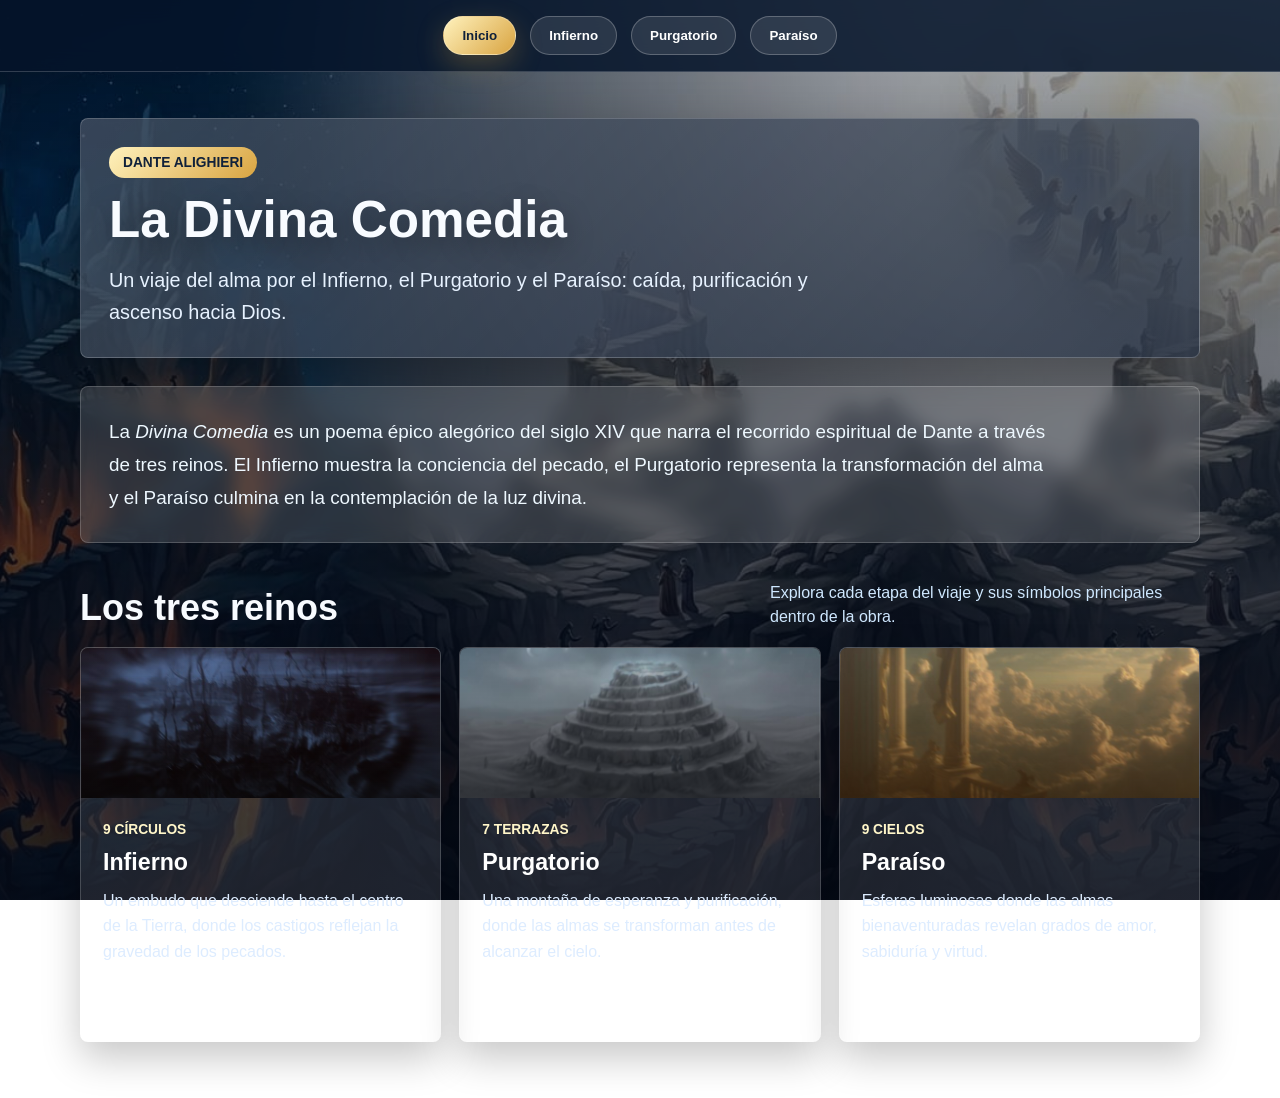
==== index.html @ 7ec5584b "Add files via upload" ====
<!DOCTYPE html>
<html lang="es">

<head>
    <meta charset="UTF-8">
    <meta name="viewport" content="width=device-width, initial-scale=1.0">
    <title>La Divina Comedia</title>
    <link rel="stylesheet" href="archivos/styles_index.css">
</head>

<body>
    <nav class="menu" aria-label="Navegación principal">
        <button class="activo" onclick="location.href='index.html'">Inicio</button>
        <button class="btn-infierno" onclick="location.href='paginas/infierno.html'">Infierno</button>
        <button class="btn-purgatorio" onclick="location.href='paginas/purgatorio.html'">Purgatorio</button>
        <button class="btn-paraiso" onclick="location.href='paginas/paraiso.html'">Paraíso</button>
    </nav>

    <main>
        <section class="hero">
            <span class="etiqueta">Dante Alighieri</span>
            <h1>La Divina Comedia</h1>
            <p class="subtitulo">
                Un viaje del alma por el Infierno, el Purgatorio y el Paraíso: caída, purificación y ascenso hacia Dios.
            </p>
        </section>

        <section class="contenido">
            <p>
                La <em>Divina Comedia</em> es un poema épico alegórico del siglo XIV que narra el recorrido espiritual
                de Dante a través de tres reinos. El Infierno muestra la conciencia del pecado, el Purgatorio representa
                la transformación del alma y el Paraíso culmina en la contemplación de la luz divina.
            </p>
        </section>

        <section>
            <div class="seccion-titulo">
                <h2>Los tres reinos</h2>
                <p>Explora cada etapa del viaje y sus símbolos principales dentro de la obra.</p>
            </div>

            <div class="bloques">
                <article class="bloque infierno">
                    <div class="imagen" aria-hidden="true"></div>
                    <div class="texto">
                        <span>9 círculos</span>
                        <h3>Infierno</h3>
                        <p>
                            Un embudo que desciende hasta el centro de la Tierra, donde los castigos reflejan la gravedad
                            de los pecados.
                        </p>
                        <button onclick="location.href='paginas/infierno.html'">Ver Infierno</button>
                    </div>
                </article>

                <article class="bloque purgatorio">
                    <div class="imagen" aria-hidden="true"></div>
                    <div class="texto">
                        <span>7 terrazas</span>
                        <h3>Purgatorio</h3>
                        <p>
                            Una montaña de esperanza y purificación, donde las almas se transforman antes de alcanzar el
                            cielo.
                        </p>
                        <button onclick="location.href='paginas/purgatorio.html'">Ver Purgatorio</button>
                    </div>
                </article>

                <article class="bloque paraiso">
                    <div class="imagen" aria-hidden="true"></div>
                    <div class="texto">
                        <span>9 cielos</span>
                        <h3>Paraíso</h3>
                        <p>
                            Esferas luminosas donde las almas bienaventuradas revelan grados de amor, sabiduría y virtud.
                        </p>
                        <button onclick="location.href='paginas/paraiso.html'">Ver Paraíso</button>
                    </div>
                </article>
            </div>
        </section>
    </main>
</body>

</html>
---- archivos/styles_index.css ----
* {
    margin: 0;
    padding: 0;
    box-sizing: border-box;
}

body {
    min-height: 100vh;
    font-family: "Segoe UI", Arial, sans-serif;
    color: #f8fbff;
    background:
        linear-gradient(180deg, rgba(5, 12, 24, 0.34), rgba(5, 10, 22, 0.9)),
        url("../imagenes/fn_id.jpeg");
    background-size: cover;
    background-position: center;
    background-attachment: fixed;
}

.menu {
    position: fixed;
    top: 0;
    left: 0;
    width: 100%;
    min-height: 72px;
    padding: 14px 22px;
    background: rgba(5, 20, 43, 0.86);
    backdrop-filter: blur(12px);
    border-bottom: 1px solid rgba(255, 255, 255, 0.18);
    display: flex;
    justify-content: center;
    align-items: center;
    gap: 14px;
    z-index: 10;
}

.menu button {
    padding: 11px 18px;
    border: 1px solid rgba(255, 255, 255, 0.24);
    border-radius: 999px;
    background: rgba(255, 255, 255, 0.1);
    color: white;
    cursor: pointer;
    font-weight: 700;
    letter-spacing: 0;
    transition: transform 0.25s ease, background 0.25s ease, box-shadow 0.25s ease;
}

.menu button:hover {
    transform: translateY(-2px);
    background: rgba(255, 255, 255, 0.18);
}

.menu .activo {
    color: #10213a;
    background: linear-gradient(135deg, #fff2bd, #d9a441);
    box-shadow: 0 10px 28px rgba(217, 164, 65, 0.28);
}

.btn-infierno:hover {
    box-shadow: 0 10px 28px rgba(204, 0, 0, 0.28);
    background: rgba(204, 0, 0, 0.72);
}

.btn-purgatorio:hover {
    box-shadow: 0 10px 28px rgba(190, 202, 214, 0.22);
    background: rgba(102, 102, 102, 0.74);
}

.btn-paraiso:hover {
    box-shadow: 0 10px 28px rgba(217, 164, 65, 0.28);
    background: rgba(178, 124, 39, 0.76);
}

main {
    width: min(1120px, calc(100% - 36px));
    margin: 0 auto;
    padding: 118px 0 56px;
}

.hero {
    min-height: 240px;
    padding: 28px;
    border-radius: 8px;
    display: grid;
    align-content: end;
    background:
        linear-gradient(135deg, rgba(255, 255, 255, 0.2), rgba(255, 255, 255, 0.06)),
        rgba(8, 22, 44, 0.62);
    border: 1px solid rgba(255, 255, 255, 0.2);
    box-shadow: 0 26px 70px rgba(0, 0, 0, 0.36);
}

.etiqueta {
    width: fit-content;
    margin-bottom: 16px;
    padding: 8px 14px;
    border-radius: 999px;
    color: #10213a;
    background: linear-gradient(135deg, #fff2bd, #d9a441);
    font-size: 0.86rem;
    font-weight: 800;
    text-transform: uppercase;
}

h1 {
    max-width: 850px;
    font-size: clamp(1.9rem, 4vw, 3.25rem);
    line-height: 1;
    letter-spacing: 0;
    text-shadow: 0 8px 28px rgba(0, 0, 0, 0.34);
}

.subtitulo {
    max-width: 760px;
    margin-top: 18px;
    color: #e7f2ff;
    font-size: clamp(1.05rem, 2vw, 1.24rem);
    line-height: 1.65;
}

.contenido {
    margin: 28px 0 34px;
    padding: 28px;
    border-radius: 8px;
    background: rgba(255, 255, 255, 0.14);
    border: 1px solid rgba(255, 255, 255, 0.18);
    backdrop-filter: blur(10px);
}

.contenido p {
    max-width: 940px;
    color: #eef8ff;
    font-size: clamp(1.04rem, 2vw, 1.18rem);
    line-height: 1.75;
}

.seccion-titulo {
    margin: 38px 0 18px;
    display: flex;
    justify-content: space-between;
    align-items: end;
    gap: 18px;
}

.seccion-titulo h2 {
    font-size: clamp(1.6rem, 3vw, 2.25rem);
}

.seccion-titulo p {
    max-width: 430px;
    color: #cfe8ff;
    line-height: 1.5;
}

.bloques {
    display: grid;
    grid-template-columns: repeat(3, minmax(0, 1fr));
    gap: 18px;
}

.bloque {
    min-height: 360px;
    overflow: hidden;
    border-radius: 8px;
    color: white;
    background: rgba(255, 255, 255, 0.1);
    border: 1px solid rgba(255, 255, 255, 0.18);
    box-shadow: 0 16px 38px rgba(0, 0, 0, 0.22);
    transition: transform 0.25s ease, border-color 0.25s ease;
}

.bloque:hover {
    transform: translateY(-7px);
    border-color: rgba(255, 246, 201, 0.52);
}

.imagen {
    min-height: 150px;
    background-size: cover;
    background-position: center;
}

.infierno .imagen {
    background-image: linear-gradient(rgba(70, 0, 0, 0.2), rgba(12, 6, 6, 0.68)), url("../imagenes/fonfo_inf.jpg");
}

.purgatorio .imagen {
    background-image: linear-gradient(rgba(70, 70, 84, 0.12), rgba(12, 14, 20, 0.68)), url("../imagenes/fondo_pur.jpg");
}

.paraiso .imagen {
    background-image: linear-gradient(rgba(255, 242, 189, 0.22), rgba(72, 49, 21, 0.62)), url("../imagenes/fondo_cie.jpg");
}

.texto {
    padding: 22px;
}

.texto span {
    display: inline-block;
    margin-bottom: 12px;
    color: #fff6c9;
    font-size: 0.86rem;
    font-weight: 800;
    text-transform: uppercase;
}

.texto h3 {
    margin-bottom: 12px;
    font-size: 1.45rem;
}

.texto p {
    color: #ddecff;
    line-height: 1.58;
    font-size: 1rem;
}

.texto button {
    margin-top: 18px;
    padding: 10px 15px;
    border: 1px solid rgba(255, 255, 255, 0.24);
    border-radius: 999px;
    color: white;
    background: rgba(255, 255, 255, 0.12);
    cursor: pointer;
    font-weight: 800;
    transition: transform 0.25s ease, background 0.25s ease;
}

.texto button:hover {
    transform: translateY(-2px);
    background: rgba(255, 255, 255, 0.2);
}

@media (max-width: 900px) {
    .bloques {
        grid-template-columns: 1fr;
    }

    .bloque {
        min-height: auto;
    }

    .seccion-titulo {
        display: block;
    }

    .seccion-titulo p {
        margin-top: 8px;
    }
}

@media (max-width: 620px) {
    body {
        background-attachment: scroll;
    }

    .menu {
        gap: 8px;
        padding: 10px;
    }

    .menu button {
        padding: 9px 10px;
        font-size: 0.88rem;
    }

    main {
        width: min(100% - 24px, 1120px);
        padding-top: 104px;
    }

    .hero {
        min-height: 220px;
        padding: 22px 18px;
    }

    .contenido {
        padding: 22px;
    }
}
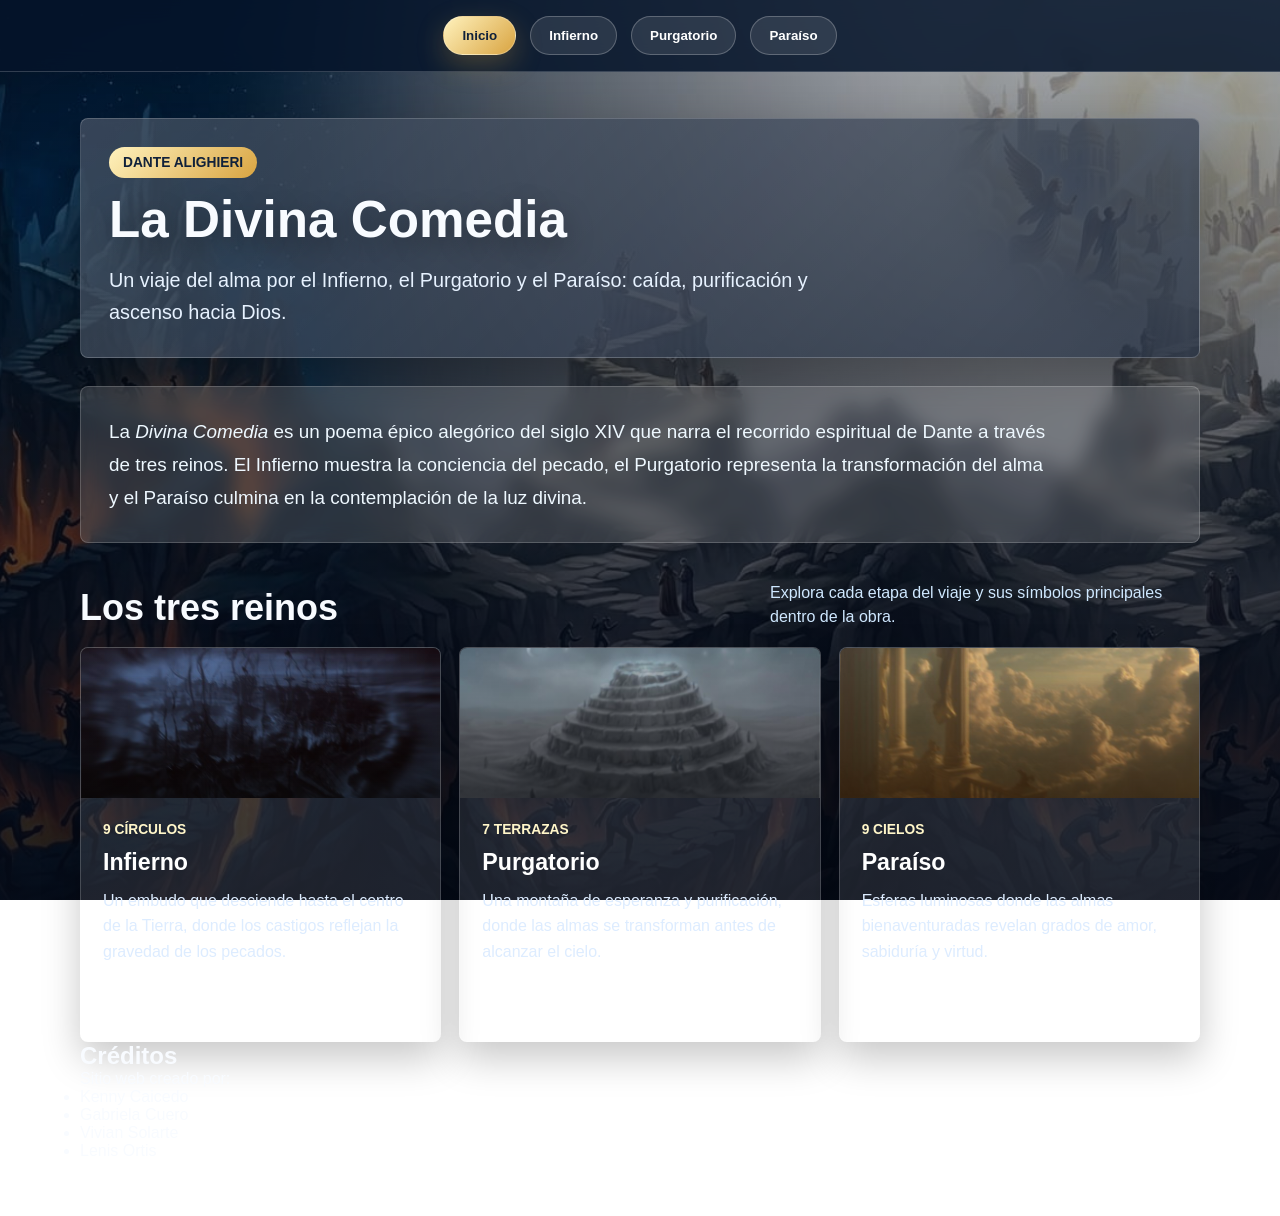
==== commit 01d8deaf: "Update index.html" ====
--- a/index.html
+++ b/index.html
@@ -1,85 +1,96 @@
-<!DOCTYPE html>
-<html lang="es">
-
-<head>
-    <meta charset="UTF-8">
-    <meta name="viewport" content="width=device-width, initial-scale=1.0">
+<!DOCTYPE html>
+<html lang="es">
+
+<head>
+    <meta charset="UTF-8">
+    <meta name="viewport" content="width=device-width, initial-scale=1.0">
     <title>La Divina Comedia</title>
-    <link rel="stylesheet" href="archivos/styles_index.css">
-</head>
-
-<body>
-    <nav class="menu" aria-label="Navegación principal">
-        <button class="activo" onclick="location.href='index.html'">Inicio</button>
-        <button class="btn-infierno" onclick="location.href='paginas/infierno.html'">Infierno</button>
-        <button class="btn-purgatorio" onclick="location.href='paginas/purgatorio.html'">Purgatorio</button>
-        <button class="btn-paraiso" onclick="location.href='paginas/paraiso.html'">Paraíso</button>
-    </nav>
-
-    <main>
-        <section class="hero">
-            <span class="etiqueta">Dante Alighieri</span>
-            <h1>La Divina Comedia</h1>
-            <p class="subtitulo">
-                Un viaje del alma por el Infierno, el Purgatorio y el Paraíso: caída, purificación y ascenso hacia Dios.
-            </p>
-        </section>
-
-        <section class="contenido">
-            <p>
-                La <em>Divina Comedia</em> es un poema épico alegórico del siglo XIV que narra el recorrido espiritual
-                de Dante a través de tres reinos. El Infierno muestra la conciencia del pecado, el Purgatorio representa
-                la transformación del alma y el Paraíso culmina en la contemplación de la luz divina.
-            </p>
-        </section>
-
-        <section>
-            <div class="seccion-titulo">
-                <h2>Los tres reinos</h2>
-                <p>Explora cada etapa del viaje y sus símbolos principales dentro de la obra.</p>
-            </div>
-
-            <div class="bloques">
-                <article class="bloque infierno">
-                    <div class="imagen" aria-hidden="true"></div>
-                    <div class="texto">
-                        <span>9 círculos</span>
-                        <h3>Infierno</h3>
-                        <p>
-                            Un embudo que desciende hasta el centro de la Tierra, donde los castigos reflejan la gravedad
-                            de los pecados.
-                        </p>
-                        <button onclick="location.href='paginas/infierno.html'">Ver Infierno</button>
-                    </div>
-                </article>
-
-                <article class="bloque purgatorio">
-                    <div class="imagen" aria-hidden="true"></div>
-                    <div class="texto">
-                        <span>7 terrazas</span>
-                        <h3>Purgatorio</h3>
-                        <p>
-                            Una montaña de esperanza y purificación, donde las almas se transforman antes de alcanzar el
-                            cielo.
-                        </p>
-                        <button onclick="location.href='paginas/purgatorio.html'">Ver Purgatorio</button>
-                    </div>
-                </article>
-
-                <article class="bloque paraiso">
-                    <div class="imagen" aria-hidden="true"></div>
-                    <div class="texto">
-                        <span>9 cielos</span>
-                        <h3>Paraíso</h3>
-                        <p>
-                            Esferas luminosas donde las almas bienaventuradas revelan grados de amor, sabiduría y virtud.
-                        </p>
-                        <button onclick="location.href='paginas/paraiso.html'">Ver Paraíso</button>
-                    </div>
-                </article>
-            </div>
-        </section>
-    </main>
-</body>
-
-</html>
+    <link rel="stylesheet" href="archivos/styles_index.css">
+</head>
+
+<body>
+    <nav class="menu" aria-label="Navegación principal">
+        <button class="activo" onclick="location.href='index.html'">Inicio</button>
+        <button class="btn-infierno" onclick="location.href='paginas/infierno.html'">Infierno</button>
+        <button class="btn-purgatorio" onclick="location.href='paginas/purgatorio.html'">Purgatorio</button>
+        <button class="btn-paraiso" onclick="location.href='paginas/paraiso.html'">Paraíso</button>
+    </nav>
+
+    <main>
+        <section class="hero">
+            <span class="etiqueta">Dante Alighieri</span>
+            <h1>La Divina Comedia</h1>
+            <p class="subtitulo">
+                Un viaje del alma por el Infierno, el Purgatorio y el Paraíso: caída, purificación y ascenso hacia Dios.
+            </p>
+        </section>
+
+        <section class="contenido">
+            <p>
+                La <em>Divina Comedia</em> es un poema épico alegórico del siglo XIV que narra el recorrido espiritual
+                de Dante a través de tres reinos. El Infierno muestra la conciencia del pecado, el Purgatorio representa
+                la transformación del alma y el Paraíso culmina en la contemplación de la luz divina.
+            </p>
+        </section>
+
+        <section>
+            <div class="seccion-titulo">
+                <h2>Los tres reinos</h2>
+                <p>Explora cada etapa del viaje y sus símbolos principales dentro de la obra.</p>
+            </div>
+
+            <div class="bloques">
+                <article class="bloque infierno">
+                    <div class="imagen" aria-hidden="true"></div>
+                    <div class="texto">
+                        <span>9 círculos</span>
+                        <h3>Infierno</h3>
+                        <p>
+                            Un embudo que desciende hasta el centro de la Tierra, donde los castigos reflejan la gravedad
+                            de los pecados.
+                        </p>
+                        <button onclick="location.href='paginas/infierno.html'">Ver Infierno</button>
+                    </div>
+                </article>
+
+                <article class="bloque purgatorio">
+                    <div class="imagen" aria-hidden="true"></div>
+                    <div class="texto">
+                        <span>7 terrazas</span>
+                        <h3>Purgatorio</h3>
+                        <p>
+                            Una montaña de esperanza y purificación, donde las almas se transforman antes de alcanzar el
+                            cielo.
+                        </p>
+                        <button onclick="location.href='paginas/purgatorio.html'">Ver Purgatorio</button>
+                    </div>
+                </article>
+
+                <article class="bloque paraiso">
+                    <div class="imagen" aria-hidden="true"></div>
+                    <div class="texto">
+                        <span>9 cielos</span>
+                        <h3>Paraíso</h3>
+                        <p>
+                            Esferas luminosas donde las almas bienaventuradas revelan grados de amor, sabiduría y virtud.
+                        </p>
+                        <button onclick="location.href='paginas/paraiso.html'">Ver Paraíso</button>
+                    </div>
+                </article>
+            </div>
+        </section>
+
+        <section class="creditos">
+            <h2>Créditos</h2>
+            <p>Sitio web creado por:</p>
+            <ul>
+                <li>Kenny Caicedo</li>
+                <li>Gabriela Cuero</li>
+                <li>Vivian Solarte</li>
+                <li>Lenis Ortis</li>
+            </ul>
+        </section>
+    </main>
+</body>
+
+</html>
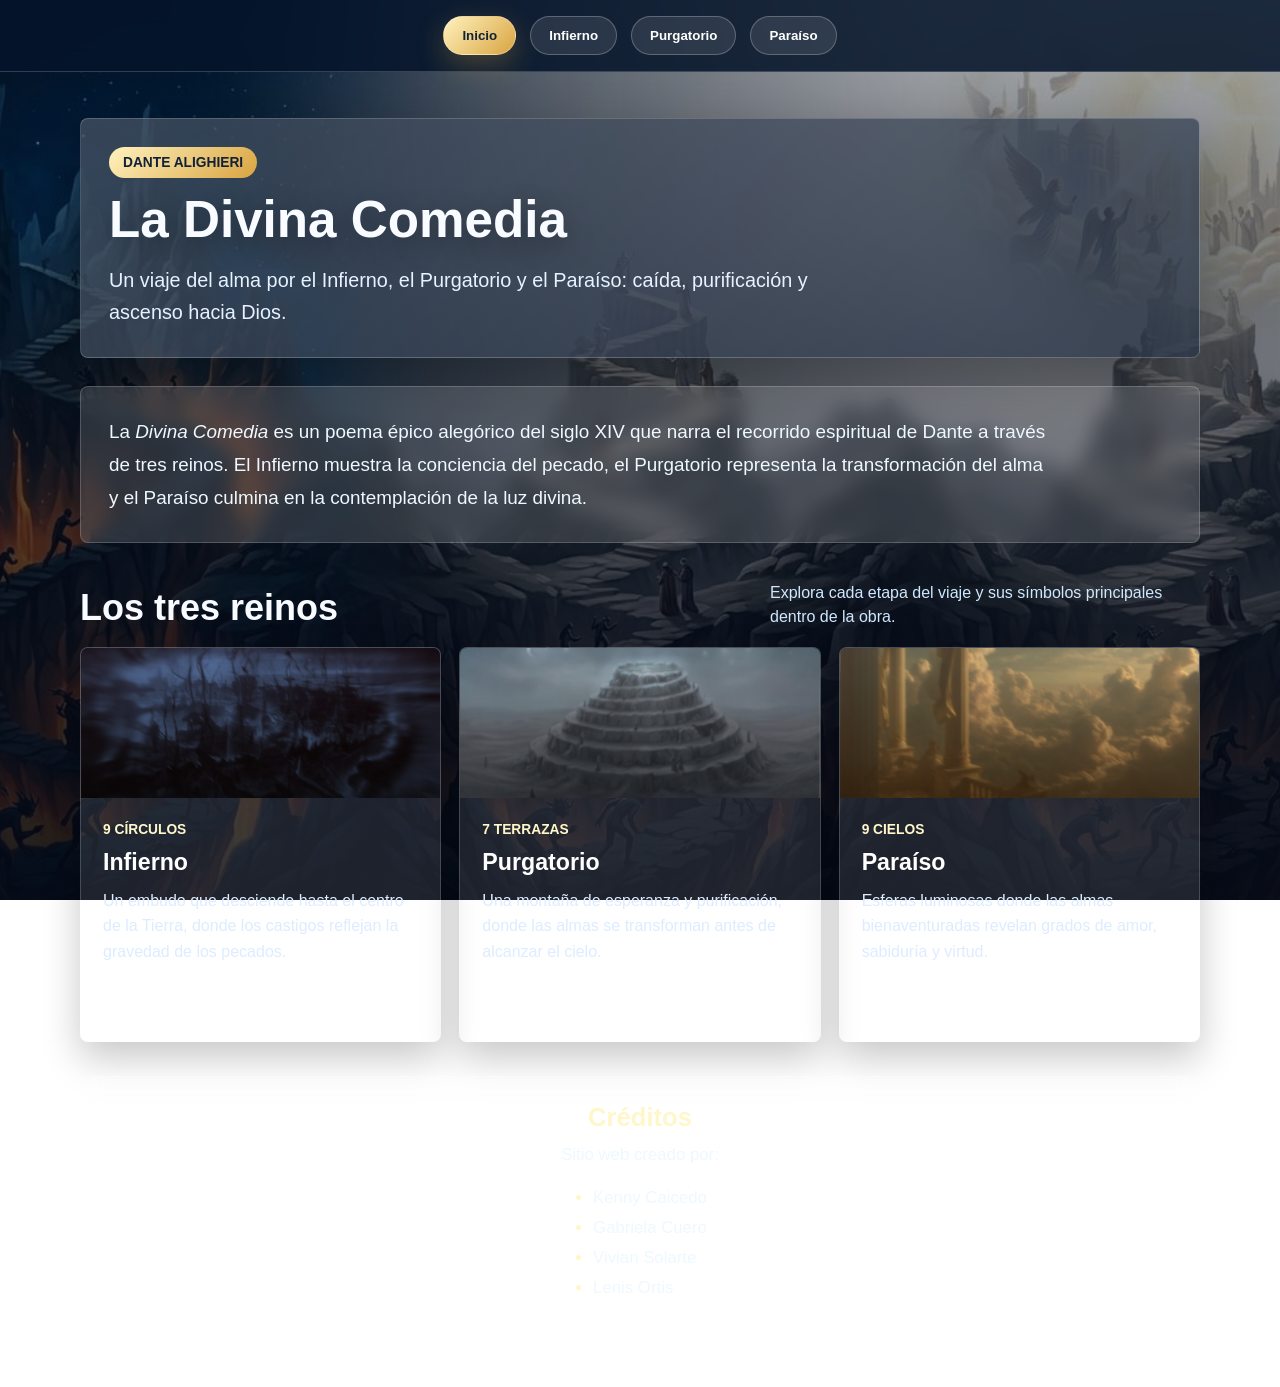
==== commit 673f447d: "Update index.html" ====
--- a/index.html
+++ b/index.html
@@ -5,6 +5,7 @@
     <meta charset="UTF-8">
     <meta name="viewport" content="width=device-width, initial-scale=1.0">
     <title>La Divina Comedia</title>
+    <link rel="icon" type="image/png" href="imagenes/coco.png">
     <link rel="stylesheet" href="archivos/styles_index.css">
 </head>
 
--- a/archivos/styles_index.css
+++ b/archivos/styles_index.css
@@ -1,282 +1,318 @@
-* {
-    margin: 0;
-    padding: 0;
-    box-sizing: border-box;
-}
-
-body {
-    min-height: 100vh;
-    font-family: "Segoe UI", Arial, sans-serif;
-    color: #f8fbff;
-    background:
-        linear-gradient(180deg, rgba(5, 12, 24, 0.34), rgba(5, 10, 22, 0.9)),
-        url("../imagenes/fn_id.jpeg");
-    background-size: cover;
-    background-position: center;
-    background-attachment: fixed;
-}
-
-.menu {
-    position: fixed;
-    top: 0;
-    left: 0;
-    width: 100%;
-    min-height: 72px;
-    padding: 14px 22px;
-    background: rgba(5, 20, 43, 0.86);
-    backdrop-filter: blur(12px);
-    border-bottom: 1px solid rgba(255, 255, 255, 0.18);
-    display: flex;
-    justify-content: center;
-    align-items: center;
-    gap: 14px;
-    z-index: 10;
-}
-
-.menu button {
-    padding: 11px 18px;
-    border: 1px solid rgba(255, 255, 255, 0.24);
-    border-radius: 999px;
-    background: rgba(255, 255, 255, 0.1);
-    color: white;
-    cursor: pointer;
-    font-weight: 700;
-    letter-spacing: 0;
-    transition: transform 0.25s ease, background 0.25s ease, box-shadow 0.25s ease;
-}
-
-.menu button:hover {
-    transform: translateY(-2px);
-    background: rgba(255, 255, 255, 0.18);
-}
-
-.menu .activo {
-    color: #10213a;
-    background: linear-gradient(135deg, #fff2bd, #d9a441);
-    box-shadow: 0 10px 28px rgba(217, 164, 65, 0.28);
-}
-
-.btn-infierno:hover {
-    box-shadow: 0 10px 28px rgba(204, 0, 0, 0.28);
-    background: rgba(204, 0, 0, 0.72);
-}
-
-.btn-purgatorio:hover {
-    box-shadow: 0 10px 28px rgba(190, 202, 214, 0.22);
-    background: rgba(102, 102, 102, 0.74);
-}
-
-.btn-paraiso:hover {
-    box-shadow: 0 10px 28px rgba(217, 164, 65, 0.28);
-    background: rgba(178, 124, 39, 0.76);
-}
-
-main {
-    width: min(1120px, calc(100% - 36px));
-    margin: 0 auto;
-    padding: 118px 0 56px;
-}
-
-.hero {
-    min-height: 240px;
-    padding: 28px;
-    border-radius: 8px;
-    display: grid;
-    align-content: end;
-    background:
-        linear-gradient(135deg, rgba(255, 255, 255, 0.2), rgba(255, 255, 255, 0.06)),
-        rgba(8, 22, 44, 0.62);
-    border: 1px solid rgba(255, 255, 255, 0.2);
-    box-shadow: 0 26px 70px rgba(0, 0, 0, 0.36);
-}
-
-.etiqueta {
-    width: fit-content;
-    margin-bottom: 16px;
-    padding: 8px 14px;
-    border-radius: 999px;
-    color: #10213a;
-    background: linear-gradient(135deg, #fff2bd, #d9a441);
-    font-size: 0.86rem;
-    font-weight: 800;
-    text-transform: uppercase;
-}
-
-h1 {
-    max-width: 850px;
-    font-size: clamp(1.9rem, 4vw, 3.25rem);
-    line-height: 1;
-    letter-spacing: 0;
-    text-shadow: 0 8px 28px rgba(0, 0, 0, 0.34);
-}
-
-.subtitulo {
-    max-width: 760px;
-    margin-top: 18px;
-    color: #e7f2ff;
-    font-size: clamp(1.05rem, 2vw, 1.24rem);
-    line-height: 1.65;
-}
-
-.contenido {
-    margin: 28px 0 34px;
-    padding: 28px;
-    border-radius: 8px;
-    background: rgba(255, 255, 255, 0.14);
-    border: 1px solid rgba(255, 255, 255, 0.18);
-    backdrop-filter: blur(10px);
-}
-
-.contenido p {
-    max-width: 940px;
-    color: #eef8ff;
-    font-size: clamp(1.04rem, 2vw, 1.18rem);
-    line-height: 1.75;
-}
-
-.seccion-titulo {
-    margin: 38px 0 18px;
-    display: flex;
-    justify-content: space-between;
-    align-items: end;
-    gap: 18px;
-}
-
-.seccion-titulo h2 {
-    font-size: clamp(1.6rem, 3vw, 2.25rem);
-}
-
-.seccion-titulo p {
-    max-width: 430px;
-    color: #cfe8ff;
-    line-height: 1.5;
-}
-
-.bloques {
-    display: grid;
-    grid-template-columns: repeat(3, minmax(0, 1fr));
-    gap: 18px;
-}
-
-.bloque {
-    min-height: 360px;
-    overflow: hidden;
-    border-radius: 8px;
-    color: white;
-    background: rgba(255, 255, 255, 0.1);
-    border: 1px solid rgba(255, 255, 255, 0.18);
-    box-shadow: 0 16px 38px rgba(0, 0, 0, 0.22);
-    transition: transform 0.25s ease, border-color 0.25s ease;
-}
-
-.bloque:hover {
-    transform: translateY(-7px);
-    border-color: rgba(255, 246, 201, 0.52);
-}
-
-.imagen {
-    min-height: 150px;
-    background-size: cover;
-    background-position: center;
-}
-
-.infierno .imagen {
-    background-image: linear-gradient(rgba(70, 0, 0, 0.2), rgba(12, 6, 6, 0.68)), url("../imagenes/fonfo_inf.jpg");
-}
-
-.purgatorio .imagen {
-    background-image: linear-gradient(rgba(70, 70, 84, 0.12), rgba(12, 14, 20, 0.68)), url("../imagenes/fondo_pur.jpg");
-}
-
-.paraiso .imagen {
-    background-image: linear-gradient(rgba(255, 242, 189, 0.22), rgba(72, 49, 21, 0.62)), url("../imagenes/fondo_cie.jpg");
-}
-
-.texto {
-    padding: 22px;
-}
-
-.texto span {
-    display: inline-block;
-    margin-bottom: 12px;
-    color: #fff6c9;
-    font-size: 0.86rem;
-    font-weight: 800;
-    text-transform: uppercase;
-}
-
-.texto h3 {
-    margin-bottom: 12px;
-    font-size: 1.45rem;
-}
-
-.texto p {
-    color: #ddecff;
-    line-height: 1.58;
-    font-size: 1rem;
-}
-
-.texto button {
-    margin-top: 18px;
-    padding: 10px 15px;
-    border: 1px solid rgba(255, 255, 255, 0.24);
-    border-radius: 999px;
-    color: white;
-    background: rgba(255, 255, 255, 0.12);
-    cursor: pointer;
-    font-weight: 800;
-    transition: transform 0.25s ease, background 0.25s ease;
-}
-
-.texto button:hover {
-    transform: translateY(-2px);
-    background: rgba(255, 255, 255, 0.2);
-}
-
-@media (max-width: 900px) {
-    .bloques {
-        grid-template-columns: 1fr;
-    }
-
-    .bloque {
-        min-height: auto;
-    }
-
-    .seccion-titulo {
-        display: block;
-    }
-
-    .seccion-titulo p {
-        margin-top: 8px;
-    }
-}
-
-@media (max-width: 620px) {
-    body {
-        background-attachment: scroll;
-    }
-
-    .menu {
-        gap: 8px;
-        padding: 10px;
-    }
-
-    .menu button {
-        padding: 9px 10px;
-        font-size: 0.88rem;
-    }
-
-    main {
-        width: min(100% - 24px, 1120px);
-        padding-top: 104px;
-    }
-
-    .hero {
-        min-height: 220px;
-        padding: 22px 18px;
-    }
-
-    .contenido {
-        padding: 22px;
-    }
-}
+* {
+    margin: 0;
+    padding: 0;
+    box-sizing: border-box;
+}
+
+body {
+    min-height: 100vh;
+    font-family: "Segoe UI", Arial, sans-serif;
+    color: #f8fbff;
+    background:
+        linear-gradient(180deg, rgba(5, 12, 24, 0.34), rgba(5, 10, 22, 0.9)),
+        url("../imagenes/fn_id.jpeg");
+    background-size: cover;
+    background-position: center;
+    background-attachment: fixed;
+}
+
+.menu {
+    position: fixed;
+    top: 0;
+    left: 0;
+    width: 100%;
+    min-height: 72px;
+    padding: 14px 22px;
+    background: rgba(5, 20, 43, 0.86);
+    backdrop-filter: blur(12px);
+    border-bottom: 1px solid rgba(255, 255, 255, 0.18);
+    display: flex;
+    justify-content: center;
+    align-items: center;
+    gap: 14px;
+    z-index: 10;
+}
+
+.menu button {
+    padding: 11px 18px;
+    border: 1px solid rgba(255, 255, 255, 0.24);
+    border-radius: 999px;
+    background: rgba(255, 255, 255, 0.1);
+    color: white;
+    cursor: pointer;
+    font-weight: 700;
+    letter-spacing: 0;
+    transition: transform 0.25s ease, background 0.25s ease, box-shadow 0.25s ease;
+}
+
+.menu button:hover {
+    transform: translateY(-2px);
+    background: rgba(255, 255, 255, 0.18);
+}
+
+.menu .activo {
+    color: #10213a;
+    background: linear-gradient(135deg, #fff2bd, #d9a441);
+    box-shadow: 0 10px 28px rgba(217, 164, 65, 0.28);
+}
+
+.btn-infierno:hover {
+    box-shadow: 0 10px 28px rgba(204, 0, 0, 0.28);
+    background: rgba(204, 0, 0, 0.72);
+}
+
+.btn-purgatorio:hover {
+    box-shadow: 0 10px 28px rgba(190, 202, 214, 0.22);
+    background: rgba(102, 102, 102, 0.74);
+}
+
+.btn-paraiso:hover {
+    box-shadow: 0 10px 28px rgba(217, 164, 65, 0.28);
+    background: rgba(178, 124, 39, 0.76);
+}
+
+main {
+    width: min(1120px, calc(100% - 36px));
+    margin: 0 auto;
+    padding: 118px 0 56px;
+}
+
+.hero {
+    min-height: 240px;
+    padding: 28px;
+    border-radius: 8px;
+    display: grid;
+    align-content: end;
+    background:
+        linear-gradient(135deg, rgba(255, 255, 255, 0.2), rgba(255, 255, 255, 0.06)),
+        rgba(8, 22, 44, 0.62);
+    border: 1px solid rgba(255, 255, 255, 0.2);
+    box-shadow: 0 26px 70px rgba(0, 0, 0, 0.36);
+}
+
+.etiqueta {
+    width: fit-content;
+    margin-bottom: 16px;
+    padding: 8px 14px;
+    border-radius: 999px;
+    color: #10213a;
+    background: linear-gradient(135deg, #fff2bd, #d9a441);
+    font-size: 0.86rem;
+    font-weight: 800;
+    text-transform: uppercase;
+}
+
+h1 {
+    max-width: 850px;
+    font-size: clamp(1.9rem, 4vw, 3.25rem);
+    line-height: 1;
+    letter-spacing: 0;
+    text-shadow: 0 8px 28px rgba(0, 0, 0, 0.34);
+}
+
+.subtitulo {
+    max-width: 760px;
+    margin-top: 18px;
+    color: #e7f2ff;
+    font-size: clamp(1.05rem, 2vw, 1.24rem);
+    line-height: 1.65;
+}
+
+.contenido {
+    margin: 28px 0 34px;
+    padding: 28px;
+    border-radius: 8px;
+    background: rgba(255, 255, 255, 0.14);
+    border: 1px solid rgba(255, 255, 255, 0.18);
+    backdrop-filter: blur(10px);
+}
+
+.contenido p {
+    max-width: 940px;
+    color: #eef8ff;
+    font-size: clamp(1.04rem, 2vw, 1.18rem);
+    line-height: 1.75;
+}
+
+.seccion-titulo {
+    margin: 38px 0 18px;
+    display: flex;
+    justify-content: space-between;
+    align-items: end;
+    gap: 18px;
+}
+
+.seccion-titulo h2 {
+    font-size: clamp(1.6rem, 3vw, 2.25rem);
+}
+
+.seccion-titulo p {
+    max-width: 430px;
+    color: #cfe8ff;
+    line-height: 1.5;
+}
+
+.bloques {
+    display: grid;
+    grid-template-columns: repeat(3, minmax(0, 1fr));
+    gap: 18px;
+}
+
+.bloque {
+    min-height: 360px;
+    overflow: hidden;
+    border-radius: 8px;
+    color: white;
+    background: rgba(255, 255, 255, 0.1);
+    border: 1px solid rgba(255, 255, 255, 0.18);
+    box-shadow: 0 16px 38px rgba(0, 0, 0, 0.22);
+    transition: transform 0.25s ease, border-color 0.25s ease;
+}
+
+.bloque:hover {
+    transform: translateY(-7px);
+    border-color: rgba(255, 246, 201, 0.52);
+}
+
+.imagen {
+    min-height: 150px;
+    background-size: cover;
+    background-position: center;
+}
+
+.infierno .imagen {
+    background-image: linear-gradient(rgba(70, 0, 0, 0.2), rgba(12, 6, 6, 0.68)), url("../imagenes/fonfo_inf.jpg");
+}
+
+.purgatorio .imagen {
+    background-image: linear-gradient(rgba(70, 70, 84, 0.12), rgba(12, 14, 20, 0.68)), url("../imagenes/fondo_pur.jpg");
+}
+
+.paraiso .imagen {
+    background-image: linear-gradient(rgba(255, 242, 189, 0.22), rgba(72, 49, 21, 0.62)), url("../imagenes/fondo_cie.jpg");
+}
+
+.texto {
+    padding: 22px;
+}
+
+.texto span {
+    display: inline-block;
+    margin-bottom: 12px;
+    color: #fff6c9;
+    font-size: 0.86rem;
+    font-weight: 800;
+    text-transform: uppercase;
+}
+
+.texto h3 {
+    margin-bottom: 12px;
+    font-size: 1.45rem;
+}
+
+.texto p {
+    color: #ddecff;
+    line-height: 1.58;
+    font-size: 1rem;
+}
+
+.texto button {
+    margin-top: 18px;
+    padding: 10px 15px;
+    border: 1px solid rgba(255, 255, 255, 0.24);
+    border-radius: 999px;
+    color: white;
+    background: rgba(255, 255, 255, 0.12);
+    cursor: pointer;
+    font-weight: 800;
+    transition: transform 0.25s ease, background 0.25s ease;
+}
+
+.texto button:hover {
+    transform: translateY(-2px);
+    background: rgba(255, 255, 255, 0.2);
+}
+
+.creditos {
+    margin-top: 34px;
+    padding: 26px 28px;
+    border-radius: 8px;
+    text-align: center;
+    background: rgba(255, 255, 255, 0.14);
+    border: 1px solid rgba(255, 255, 255, 0.18);
+    backdrop-filter: blur(10px);
+}
+
+.creditos h2 {
+    margin-bottom: 10px;
+    color: #fff6c9;
+    font-size: clamp(1.35rem, 2vw, 1.8rem);
+}
+
+.creditos p {
+    color: #eef8ff;
+    font-size: 1.05rem;
+    line-height: 1.6;
+}
+
+.creditos ul {
+    width: fit-content;
+    margin: 14px auto 0;
+    padding-left: 20px;
+    color: #eef8ff;
+    text-align: left;
+    font-size: 1.05rem;
+    line-height: 1.8;
+}
+
+.creditos li::marker {
+    color: #fff6c9;
+}
+
+@media (max-width: 900px) {
+    .bloques {
+        grid-template-columns: 1fr;
+    }
+
+    .bloque {
+        min-height: auto;
+    }
+
+    .seccion-titulo {
+        display: block;
+    }
+
+    .seccion-titulo p {
+        margin-top: 8px;
+    }
+}
+
+@media (max-width: 620px) {
+    body {
+        background-attachment: scroll;
+    }
+
+    .menu {
+        gap: 8px;
+        padding: 10px;
+    }
+
+    .menu button {
+        padding: 9px 10px;
+        font-size: 0.88rem;
+    }
+
+    main {
+        width: min(100% - 24px, 1120px);
+        padding-top: 104px;
+    }
+
+    .hero {
+        min-height: 220px;
+        padding: 22px 18px;
+    }
+
+    .contenido {
+        padding: 22px;
+    }
+}
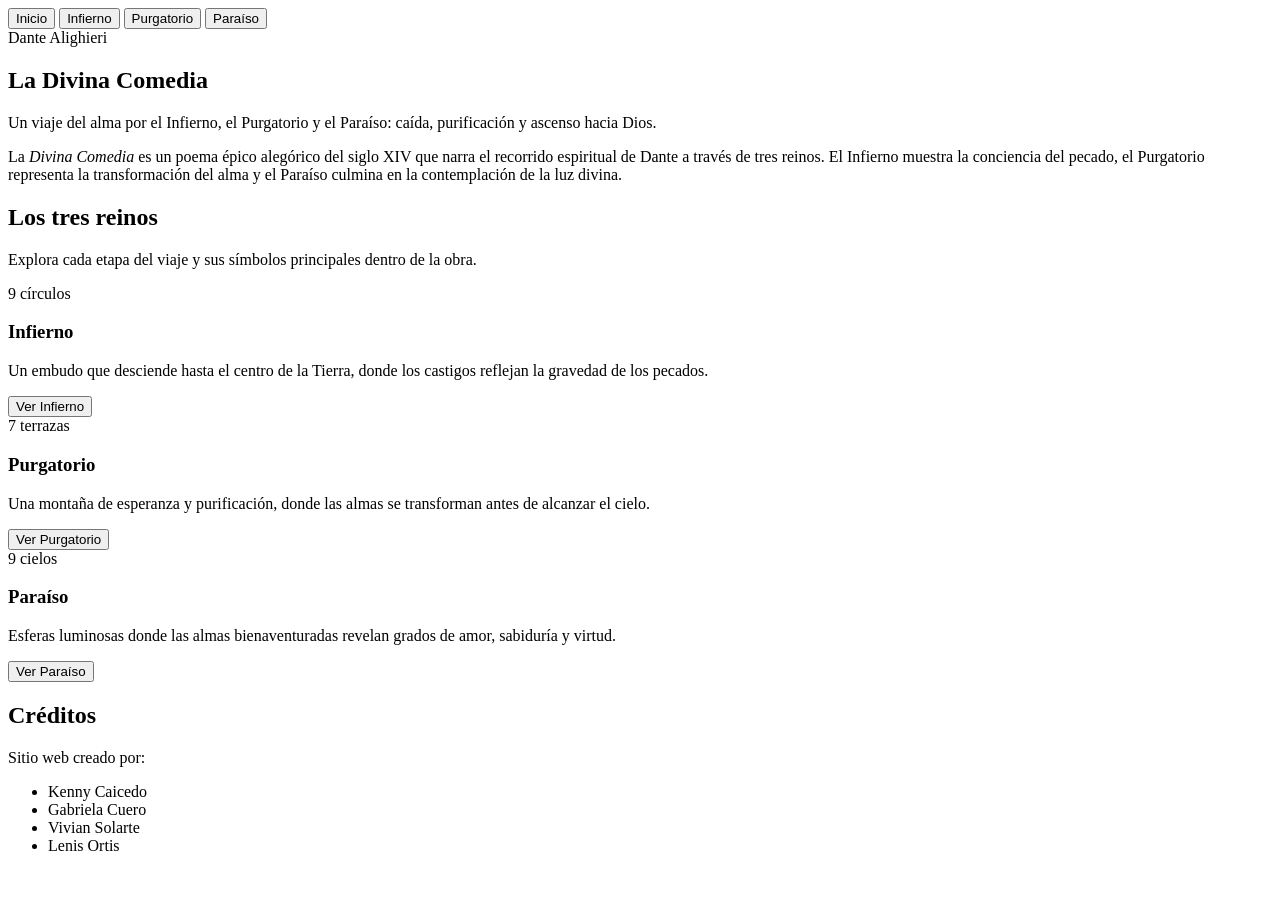
==== commit 7f776867: "Add files via upload" ====
--- a/index.html
+++ b/index.html
@@ -1,97 +1,97 @@
-<!DOCTYPE html>
-<html lang="es">
-
-<head>
-    <meta charset="UTF-8">
-    <meta name="viewport" content="width=device-width, initial-scale=1.0">
-    <title>La Divina Comedia</title>
-    <link rel="icon" type="image/png" href="imagenes/coco.png">
-    <link rel="stylesheet" href="archivos/styles_index.css">
-</head>
-
-<body>
-    <nav class="menu" aria-label="Navegación principal">
-        <button class="activo" onclick="location.href='index.html'">Inicio</button>
-        <button class="btn-infierno" onclick="location.href='paginas/infierno.html'">Infierno</button>
-        <button class="btn-purgatorio" onclick="location.href='paginas/purgatorio.html'">Purgatorio</button>
-        <button class="btn-paraiso" onclick="location.href='paginas/paraiso.html'">Paraíso</button>
-    </nav>
-
-    <main>
-        <section class="hero">
-            <span class="etiqueta">Dante Alighieri</span>
-            <h1>La Divina Comedia</h1>
-            <p class="subtitulo">
-                Un viaje del alma por el Infierno, el Purgatorio y el Paraíso: caída, purificación y ascenso hacia Dios.
-            </p>
-        </section>
-
-        <section class="contenido">
-            <p>
-                La <em>Divina Comedia</em> es un poema épico alegórico del siglo XIV que narra el recorrido espiritual
-                de Dante a través de tres reinos. El Infierno muestra la conciencia del pecado, el Purgatorio representa
-                la transformación del alma y el Paraíso culmina en la contemplación de la luz divina.
-            </p>
-        </section>
-
-        <section>
-            <div class="seccion-titulo">
-                <h2>Los tres reinos</h2>
-                <p>Explora cada etapa del viaje y sus símbolos principales dentro de la obra.</p>
-            </div>
-
-            <div class="bloques">
-                <article class="bloque infierno">
-                    <div class="imagen" aria-hidden="true"></div>
-                    <div class="texto">
-                        <span>9 círculos</span>
-                        <h3>Infierno</h3>
-                        <p>
-                            Un embudo que desciende hasta el centro de la Tierra, donde los castigos reflejan la gravedad
-                            de los pecados.
-                        </p>
-                        <button onclick="location.href='paginas/infierno.html'">Ver Infierno</button>
-                    </div>
-                </article>
-
-                <article class="bloque purgatorio">
-                    <div class="imagen" aria-hidden="true"></div>
-                    <div class="texto">
-                        <span>7 terrazas</span>
-                        <h3>Purgatorio</h3>
-                        <p>
-                            Una montaña de esperanza y purificación, donde las almas se transforman antes de alcanzar el
-                            cielo.
-                        </p>
-                        <button onclick="location.href='paginas/purgatorio.html'">Ver Purgatorio</button>
-                    </div>
-                </article>
-
-                <article class="bloque paraiso">
-                    <div class="imagen" aria-hidden="true"></div>
-                    <div class="texto">
-                        <span>9 cielos</span>
-                        <h3>Paraíso</h3>
-                        <p>
-                            Esferas luminosas donde las almas bienaventuradas revelan grados de amor, sabiduría y virtud.
-                        </p>
-                        <button onclick="location.href='paginas/paraiso.html'">Ver Paraíso</button>
-                    </div>
-                </article>
-            </div>
-        </section>
-
-        <section class="creditos">
-            <h2>Créditos</h2>
-            <p>Sitio web creado por:</p>
-            <ul>
-                <li>Kenny Caicedo</li>
-                <li>Gabriela Cuero</li>
-                <li>Vivian Solarte</li>
-                <li>Lenis Ortis</li>
-            </ul>
-        </section>
-    </main>
-</body>
-
-</html>
+<!DOCTYPE html>
+<html lang="es">
+
+<head>
+    <meta charset="UTF-8">
+    <meta name="viewport" content="width=device-width, initial-scale=1.0">
+    <title>La Divina Comedia</title>
+    <link rel="icon" type="image/png" href="imagenes/coco.png">
+    <link rel="stylesheet" href="archivos/styles_index.css">
+</head>
+
+<body>
+    <nav class="menu" aria-label="Navegación principal">
+        <button class="activo" onclick="location.href='index.html'">Inicio</button>
+        <button class="btn-infierno" onclick="location.href='paginas/infierno.html'">Infierno</button>
+        <button class="btn-purgatorio" onclick="location.href='paginas/purgatorio.html'">Purgatorio</button>
+        <button class="btn-paraiso" onclick="location.href='paginas/paraiso.html'">Paraíso</button>
+    </nav>
+
+    <main>
+        <section class="hero">
+            <span class="etiqueta">Dante Alighieri</span>
+            <h1>La Divina Comedia</h1>
+            <p class="subtitulo">
+                Un viaje del alma por el Infierno, el Purgatorio y el Paraíso: caída, purificación y ascenso hacia Dios.
+            </p>
+        </section>
+
+        <section class="contenido">
+            <p>
+                La <em>Divina Comedia</em> es un poema épico alegórico del siglo XIV que narra el recorrido espiritual
+                de Dante a través de tres reinos. El Infierno muestra la conciencia del pecado, el Purgatorio representa
+                la transformación del alma y el Paraíso culmina en la contemplación de la luz divina.
+            </p>
+        </section>
+
+        <section>
+            <div class="seccion-titulo">
+                <h2>Los tres reinos</h2>
+                <p>Explora cada etapa del viaje y sus símbolos principales dentro de la obra.</p>
+            </div>
+
+            <div class="bloques">
+                <article class="bloque infierno">
+                    <div class="imagen" aria-hidden="true"></div>
+                    <div class="texto">
+                        <span>9 círculos</span>
+                        <h3>Infierno</h3>
+                        <p>
+                            Un embudo que desciende hasta el centro de la Tierra, donde los castigos reflejan la gravedad
+                            de los pecados.
+                        </p>
+                        <button onclick="location.href='paginas/infierno.html'">Ver Infierno</button>
+                    </div>
+                </article>
+
+                <article class="bloque purgatorio">
+                    <div class="imagen" aria-hidden="true"></div>
+                    <div class="texto">
+                        <span>7 terrazas</span>
+                        <h3>Purgatorio</h3>
+                        <p>
+                            Una montaña de esperanza y purificación, donde las almas se transforman antes de alcanzar el
+                            cielo.
+                        </p>
+                        <button onclick="location.href='paginas/purgatorio.html'">Ver Purgatorio</button>
+                    </div>
+                </article>
+
+                <article class="bloque paraiso">
+                    <div class="imagen" aria-hidden="true"></div>
+                    <div class="texto">
+                        <span>9 cielos</span>
+                        <h3>Paraíso</h3>
+                        <p>
+                            Esferas luminosas donde las almas bienaventuradas revelan grados de amor, sabiduría y virtud.
+                        </p>
+                        <button onclick="location.href='paginas/paraiso.html'">Ver Paraíso</button>
+                    </div>
+                </article>
+            </div>
+        </section>
+
+        <section class="creditos">
+            <h2>Créditos</h2>
+            <p>Sitio web creado por:</p>
+            <ul>
+                <li>Kenny Caicedo</li>
+                <li>Gabriela Cuero</li>
+                <li>Vivian Solarte</li>
+                <li>Lenis Ortis</li>
+            </ul>
+        </section>
+    </main>
+</body>
+
+</html>
